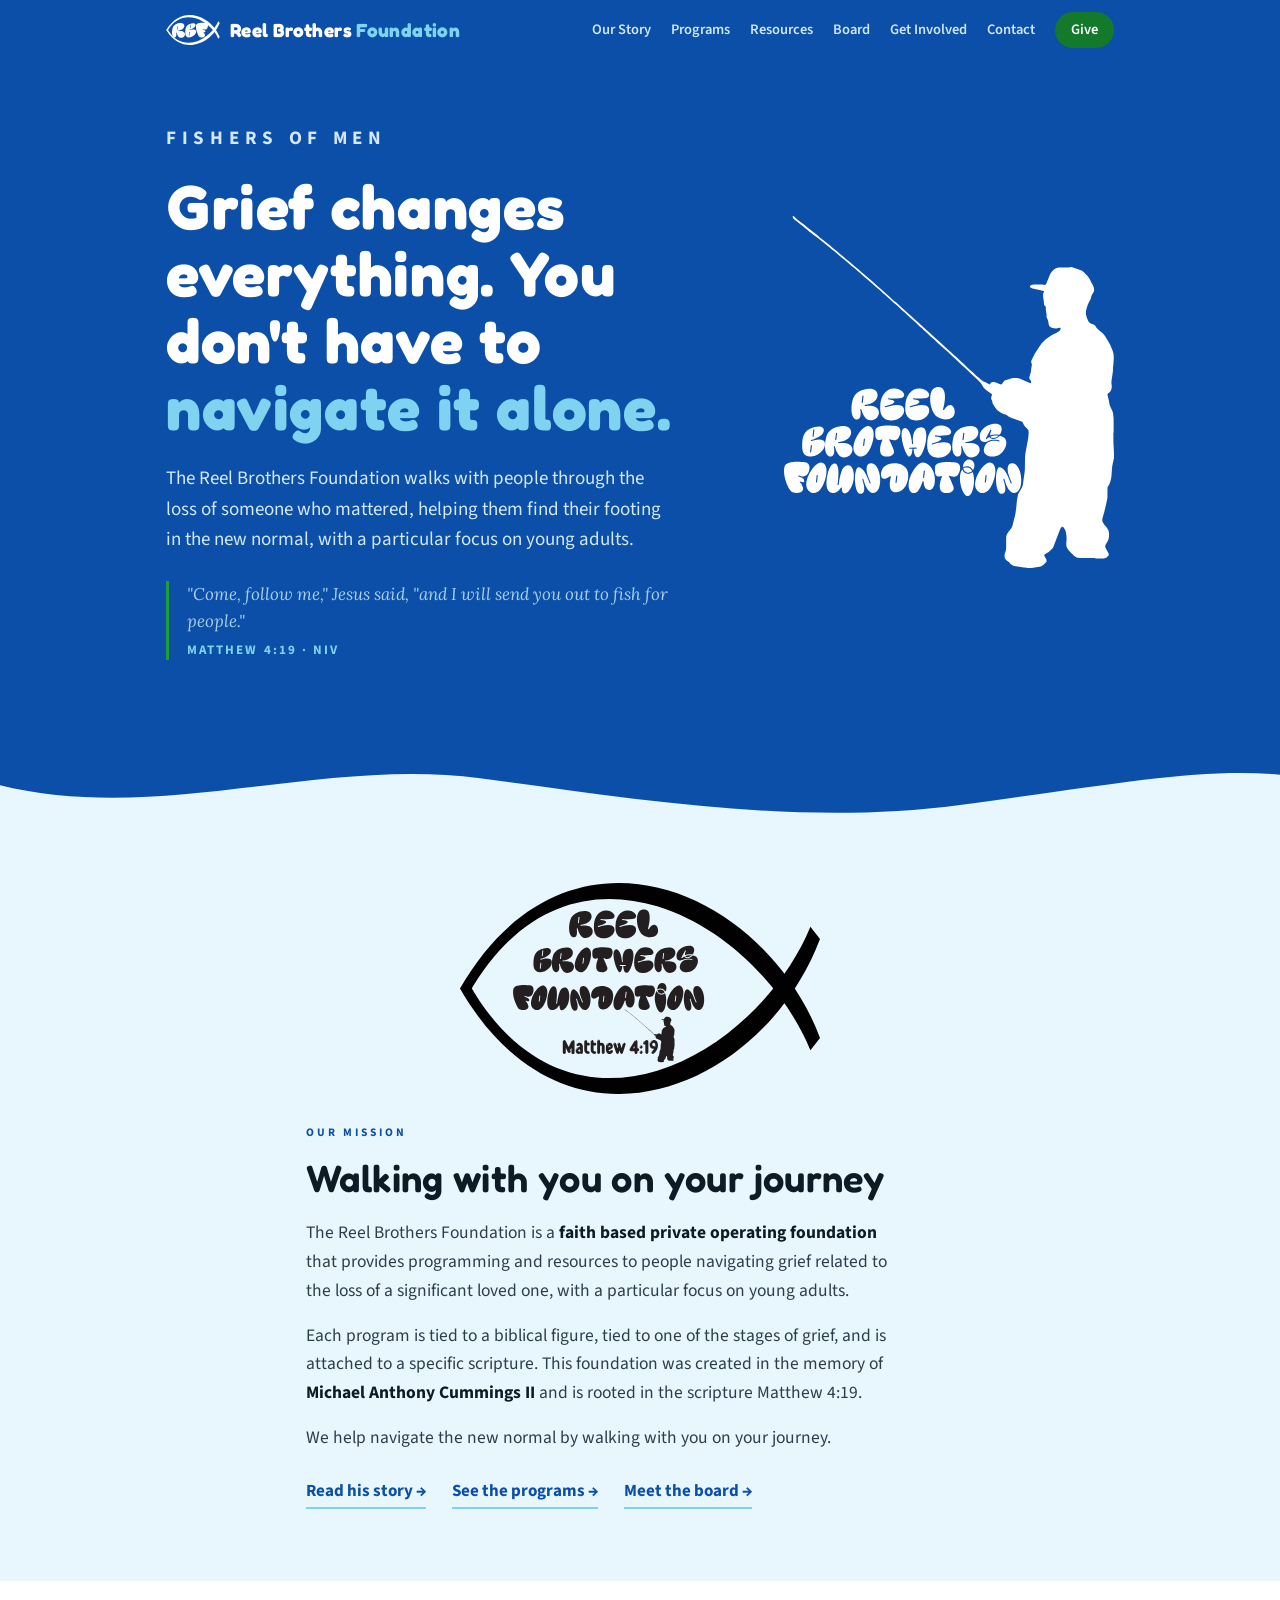
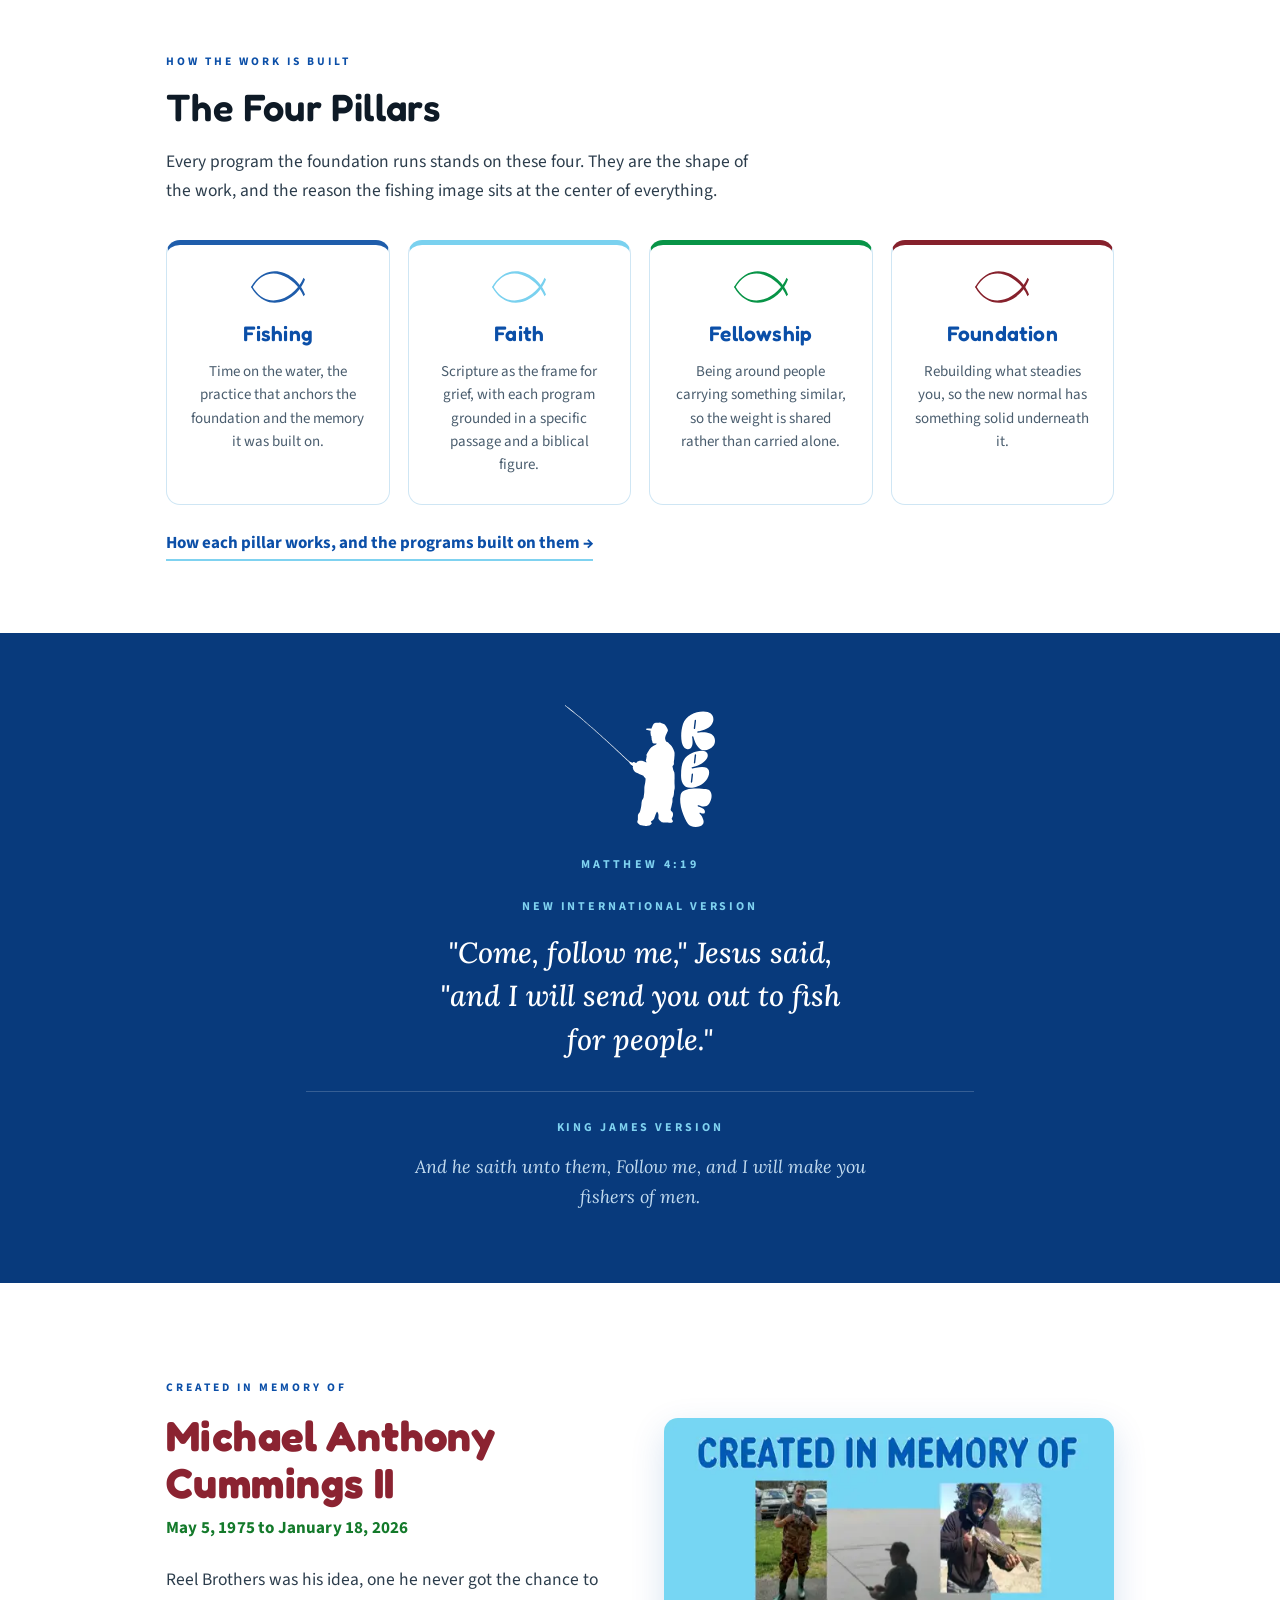
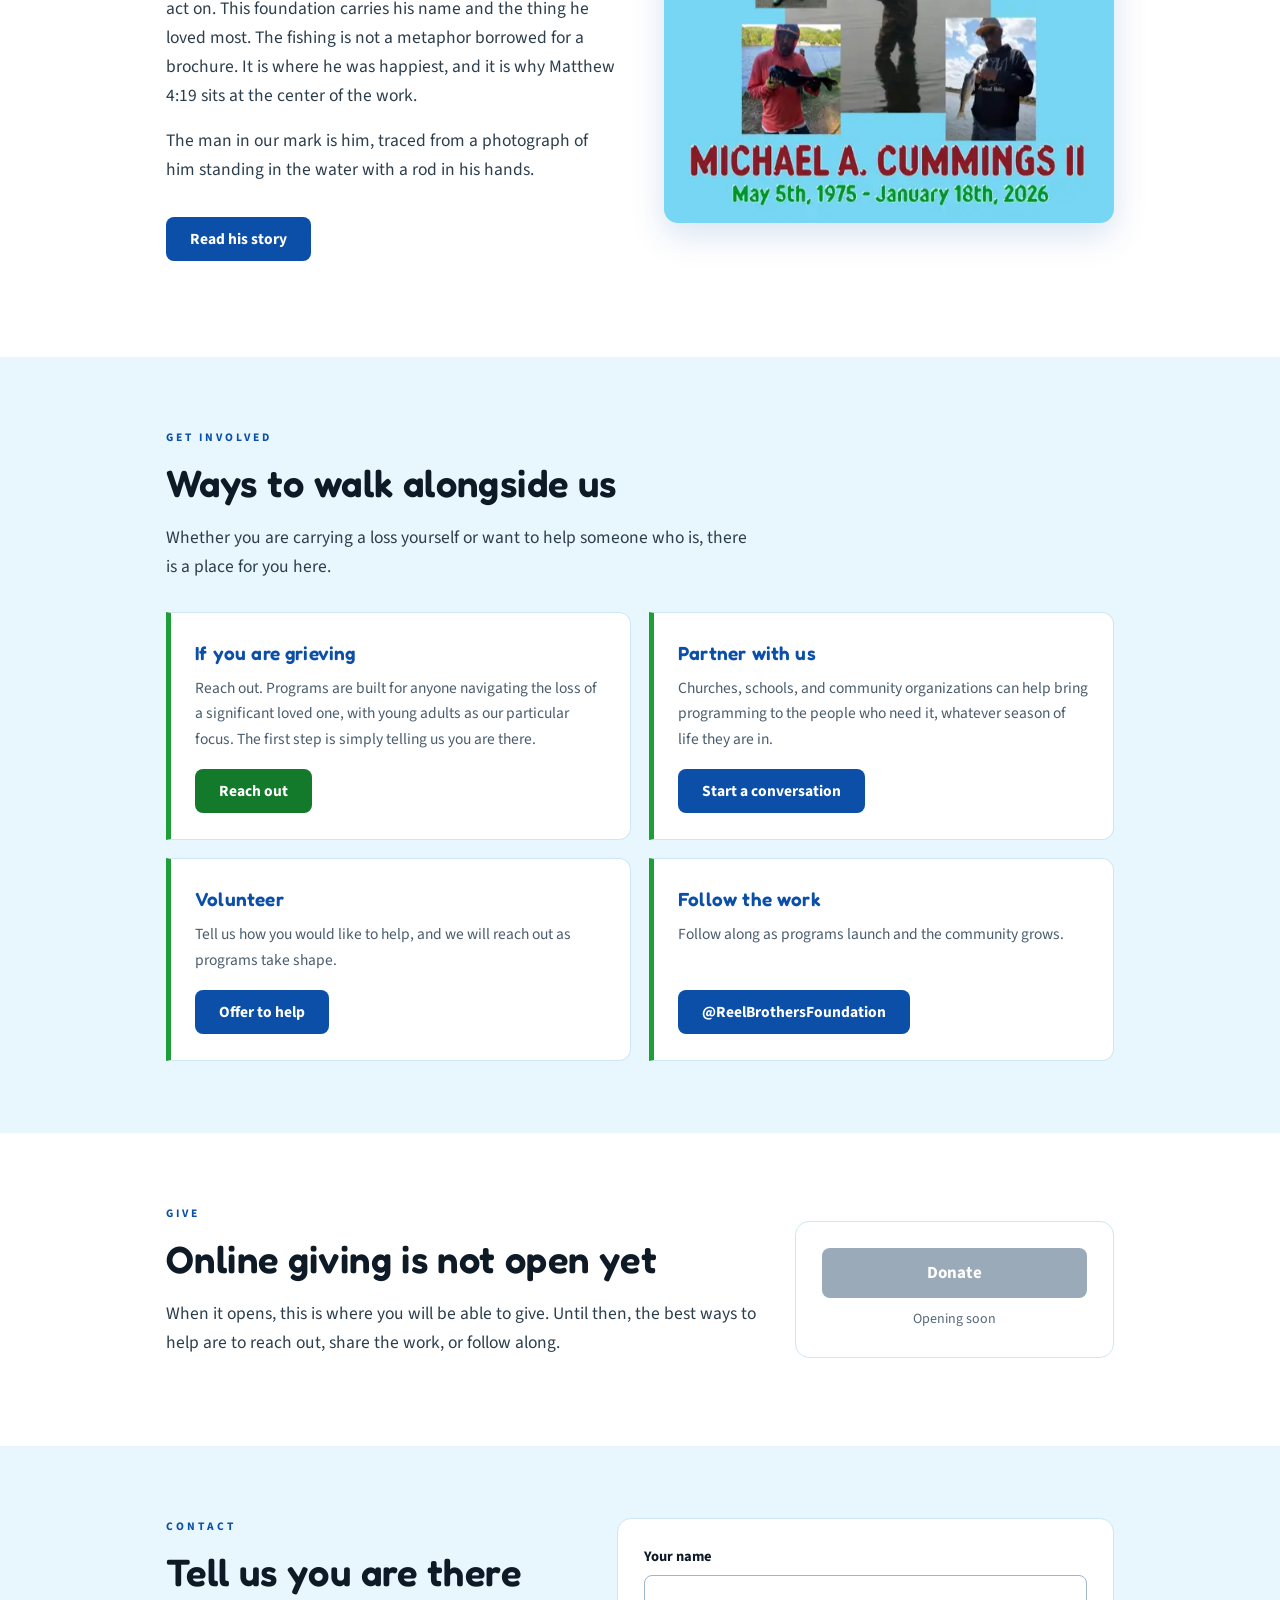
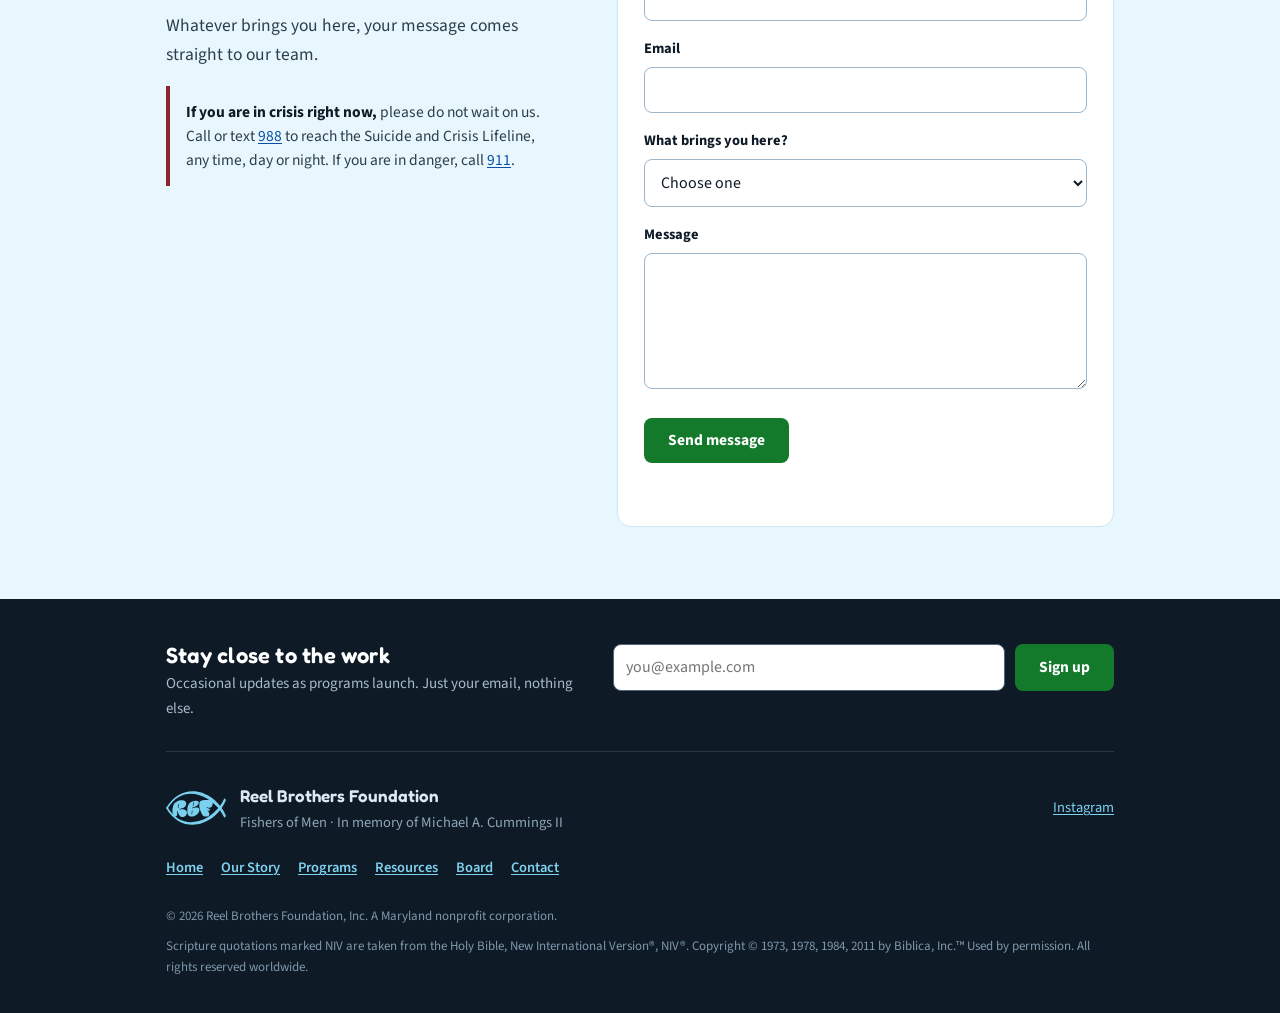
==== index.html @ 0324e90e "Reel Brothers Foundation website Home, Our Story, Programs, Resources and Board. Static site for Git" ====
<!doctype html>
<html lang="en">
<head>
<meta charset="utf-8">
<meta name="viewport" content="width=device-width, initial-scale=1">
<title>Reel Brothers Foundation: faith based support through grief</title>
<meta name="description" content="A faith based foundation walking with people through the loss of someone who mattered, with a particular focus on young adults. Rooted in Matthew 4:19.">
<link rel="canonical" href="https://reelbrothersfoundation.org/">
<meta name="theme-color" content="#0B4FA8">

<!-- Link previews (texts, social posts). Image is artboard 48 on white, 1200x630. -->
<meta property="og:type" content="website">
<meta property="og:site_name" content="Reel Brothers Foundation">
<meta property="og:title" content="Reel Brothers Foundation">
<meta property="og:description" content="Grief changes everything. You don't have to navigate it alone. A faith based foundation rooted in Matthew 4:19.">
<meta property="og:url" content="https://reelbrothersfoundation.org/">
<meta property="og:image" content="https://reelbrothersfoundation.org/img/og-image.png">
<meta property="og:image:type" content="image/png">
<meta property="og:image:width" content="1200">
<meta property="og:image:height" content="630">
<meta property="og:image:alt" content="The Reel Brothers Foundation mark: the words Reel Brothers Foundation inside a fish, with a fisherman and Matthew 4:19.">
<meta name="twitter:card" content="summary_large_image">
<meta name="twitter:title" content="Reel Brothers Foundation">
<meta name="twitter:description" content="Grief changes everything. You don't have to navigate it alone. A faith based foundation rooted in Matthew 4:19.">
<meta name="twitter:image" content="https://reelbrothersfoundation.org/img/og-image.png">
<meta name="twitter:image:alt" content="The Reel Brothers Foundation mark: the words Reel Brothers Foundation inside a fish, with a fisherman and Matthew 4:19.">

<link rel="icon" href="img/favicon.svg" type="image/svg+xml">
<link rel="icon" href="img/favicon-32.png" type="image/png" sizes="32x32">
<link rel="apple-touch-icon" href="img/apple-touch-icon.png">

<link rel="preload" href="img/rbf-silhouette-wordmark-white.svg" as="image" type="image/svg+xml">
<link rel="preconnect" href="https://fonts.googleapis.com">
<link rel="preconnect" href="https://fonts.gstatic.com" crossorigin>
<link rel="stylesheet" href="https://fonts.googleapis.com/css2?family=Fredoka:wght@600;700&family=Lora:ital,wght@1,400;1,500&family=Source+Sans+3:wght@400;600;700&display=swap">
<link rel="stylesheet" href="css/site.css?v=2026092506">
<script>document.documentElement.className += " js";</script>
<!-- Analytics ID and form endpoint live in js/config.js -->
<script src="js/config.js?v=2026092506" defer></script>
<script src="js/site.js?v=2026092506" defer></script>
<script type="application/ld+json">
{
  "@context": "https://schema.org",
  "@type": "NGO",
  "name": "Reel Brothers Foundation",
  "legalName": "Reel Brothers Foundation, Inc.",
  "alternateName": "RBF",
  "url": "https://reelbrothersfoundation.org/",
  "logo": "https://reelbrothersfoundation.org/img/apple-touch-icon.png",
  "image": "https://reelbrothersfoundation.org/img/og-image.png",
  "description": "A faith based private operating foundation that provides programming, resources and community support to people navigating grief after the loss of a significant loved one, with a particular focus on young adults. Created in memory of Michael Anthony Cummings II and rooted in Matthew 4:19.",
  "slogan": "Fishers of Men",
  "foundingDate": "2026-05-18",
  "founder": { "@type": "Person", "name": "Michael A. Cummings III" },
  "address": { "@type": "PostalAddress", "addressRegion": "MD", "addressCountry": "US" },
  "sameAs": ["https://www.instagram.com/reelbrothersfoundation/"]
}
</script>
</head>
<body>
<a class="skip" href="#main">Skip to content</a>
<svg width="0" height="0" style="position:absolute" aria-hidden="true" focusable="false">
  <!-- Plain fish from the Illustrator master, artboard 43 -->
  <symbol id="fish" viewBox="0 0 833.32 487.95"><path fill="currentColor" d="M811.12,101.11c-60.43,146.7-199.79,285.93-354.68,332.87-154.18,46.69-320.05,3.14-436.59-202.95L0,243.98c247.06,428.1,703.92,230.28,833.32-114.24l-22.19-28.62Z"/><path fill="currentColor" d="M811.12,386.84c-60.43-146.7-199.79-285.93-354.68-332.87C302.26,7.28,136.39,50.83,19.85,256.92L0,243.98C247.06-184.12,703.92,13.7,833.32,358.22l-22.19,28.62Z"/></symbol>
</svg>
<header class="site-head on-dark">
  <nav class="top" aria-label="Main">
    <div class="wrap">
      <a class="brand" href="index.html"><img src="img/rbf-fish-white.svg" alt="" width="54" height="30"><span>Reel Brothers <span class="accent">Foundation</span></span></a>
      <button class="menu-btn" type="button" aria-expanded="false" aria-controls="navlist"><span class="bars" aria-hidden="true"></span><span class="menu-label">Menu</span></button>
      <ul class="navl" id="navlist">
        <li><a href="story.html">Our Story</a></li>
        <li><a href="programs.html">Programs</a></li>
        <li><a href="resources.html">Resources</a></li>
        <li><a href="board.html">Board</a></li>
        <li><a href="#involved">Get Involved</a></li>
        <li><a href="#contact">Contact</a></li>
        <li><a class="give-link" href="#give">Give</a></li>
      </ul>
    </div>
  </nav>
</header>

<main id="main">

<div class="hero on-dark" id="top">
  <div class="wrap hero-inner">
    <div class="print-only print-head" aria-hidden="true"></div>
    <img class="hero-mark lockup" src="img/rbf-silhouette-wordmark-white.svg" width="855" height="910" fetchpriority="high" alt="Reel Brothers Foundation: the name beside a silhouette of Michael A. Cummings II fishing.">
    <div>
      <p class="eyebrow">Fishers of Men</p>
      <h1>Grief changes everything. You don't have to <em>navigate it alone.</em></h1>
      <p>The Reel Brothers Foundation walks with people through the loss of someone who mattered, helping them find their footing in the new normal, with a particular focus on young adults.</p>
      <p class="verse">"Come, follow me," Jesus said, "and I will send you out to fish for people."<span class="cite">Matthew 4:19 &middot; NIV</span></p>
    </div>
  </div>
  <svg class="wave" viewBox="0 0 1440 90" preserveAspectRatio="none" aria-hidden="true" focusable="false">
    <path d="M0,42 C180,86 360,10 540,34 C720,58 900,88 1080,64 C1260,40 1350,22 1440,30 L1440,90 L0,90 Z" fill="#E8F6FD"></path>
  </svg>
</div>

<section class="surf" id="mission" aria-labelledby="mission-h" style="padding-top:56px;">
  <div class="narrow">
    <img class="mission-mark" src="img/rbf-lockup-fish.svg" width="833" height="488" loading="lazy" decoding="async" alt="Reel Brothers Foundation, Matthew 4:19: the name inside a fish, with a small fisherman silhouette.">
    <p class="label">Our Mission</p>
    <h2 id="mission-h">Walking with you on your journey</h2>
    <p class="body">The Reel Brothers Foundation is a <b>faith based private operating foundation</b> that provides programming and resources to people navigating grief related to the loss of a significant loved one, with a particular focus on young adults.</p>
    <p class="body">Each program is tied to a biblical figure, tied to one of the stages of grief, and is attached to a specific scripture. This foundation was created in the memory of <b>Michael Anthony Cummings II</b> and is rooted in the scripture Matthew 4:19.</p>
    <p class="body" style="margin-bottom:0;">We help navigate the new normal by walking with you on your journey.</p>
    <p class="more"><a href="story.html">Read his story</a><a href="programs.html">See the programs</a><a href="board.html">Meet the board</a></p>
  </div>
</section>

<section id="pillars" aria-labelledby="pillars-h">
  <div class="wrap">
    <p class="label">How the work is built</p>
    <h2 id="pillars-h">The Four Pillars</h2>
    <p class="body">Every program the foundation runs stands on these four. They are the shape of the work, and the reason the fishing image sits at the center of everything.</p>
    <div class="pillars-short">
      <div class="pillar-s p-fishing">
        <svg class="fish" aria-hidden="true" focusable="false"><use href="#fish"></use></svg>
        <h3>Fishing</h3>
        <p>Time on the water, the practice that anchors the foundation and the memory it was built on.</p>
      </div>
      <div class="pillar-s p-faith">
        <svg class="fish" aria-hidden="true" focusable="false"><use href="#fish"></use></svg>
        <h3>Faith</h3>
        <p>Scripture as the frame for grief, with each program grounded in a specific passage and a biblical figure.</p>
      </div>
      <div class="pillar-s p-fellowship">
        <svg class="fish" aria-hidden="true" focusable="false"><use href="#fish"></use></svg>
        <h3>Fellowship</h3>
        <p>Being around people carrying something similar, so the weight is shared rather than carried alone.</p>
      </div>
      <div class="pillar-s p-foundation">
        <svg class="fish" aria-hidden="true" focusable="false"><use href="#fish"></use></svg>
        <h3>Foundation</h3>
        <p>Rebuilding what steadies you, so the new normal has something solid underneath it.</p>
      </div>
    </div>
    <p class="more"><a href="programs.html">How each pillar works, and the programs built on them</a></p>
  </div>
</section>

<div class="scripture on-dark" role="region" aria-label="Matthew 4:19">
  <div class="narrow">
    <img class="scripture-mark" src="img/rbf-silhouette-stacked-white.svg" width="315" height="256" loading="lazy" decoding="async" alt="The RBF mark: a silhouette of Michael A. Cummings II fishing, beside the letters R B F.">
    <p class="ref">Matthew 4:19</p>
    <p class="tr">New International Version</p>
    <blockquote>"Come, follow me," Jesus said, "and I will send you out to fish for people."</blockquote>
    <p class="tr kjvlabel">King James Version</p>
    <p class="kjv">And he saith unto them, Follow me, and I will make you fishers of men.</p>
  </div>
</div>

<section class="memorial" id="memory" aria-labelledby="memory-h">
  <div class="wrap">
    <div class="mem-grid">
      <div>
        <p class="label">Created in memory of</p>
        <h2 class="mem-name" id="memory-h">Michael Anthony Cummings II</h2>
        <p class="mem-dates">May 5, 1975 to January 18, 2026</p>
        <p class="body">Reel Brothers was his idea, one he never got the chance to act on. This foundation carries his name and the thing he loved most. The fishing is not a metaphor borrowed for a brochure. It is where he was happiest, and it is why Matthew 4:19 sits at the center of the work.</p>
        <p class="body">The man in our mark is him, traced from a photograph of him standing in the water with a rod in his hands.</p>
        <a class="btn alt" href="story.html">Read his story</a>
      </div>
      <figure class="mem-photo">
        <picture>
          <source type="image/webp" srcset="img/memorial-collage-560.webp 560w, img/memorial-collage-960.webp 960w" sizes="(min-width: 1000px) 450px, (min-width: 841px) 45vw, 100vw">
          <img src="img/memorial-collage-960.jpg" width="960" height="865" loading="lazy" decoding="async" alt="Collage titled Created in Memory of Michael A. Cummings II, May 5th, 1975 to January 18th, 2026. Five photos of him fishing: in waders by the water, holding up his catches, and standing in the water with a rod.">
        </picture>
      </figure>
    </div>
  </div>
</section>

<section class="surf" id="involved" aria-labelledby="involved-h">
  <div class="wrap">
    <p class="label">Get Involved</p>
    <h2 id="involved-h">Ways to walk alongside us</h2>
    <p class="body">Whether you are carrying a loss yourself or want to help someone who is, there is a place for you here.</p>
    <div class="ways">
      <div class="way">
        <h3>If you are grieving</h3>
        <p>Reach out. Programs are built for anyone navigating the loss of a significant loved one, with young adults as our particular focus. The first step is simply telling us you are there.</p>
        <a class="btn" href="#contact" data-topic="grieving">Reach out</a>
      </div>
      <div class="way">
        <h3>Partner with us</h3>
        <p>Churches, schools, and community organizations can help bring programming to the people who need it, whatever season of life they are in.</p>
        <a class="btn alt" href="#contact" data-topic="partner">Start a conversation</a>
      </div>
      <div class="way">
        <h3>Volunteer</h3>
        <p>Tell us how you would like to help, and we will reach out as programs take shape.</p>
        <a class="btn alt" href="#contact" data-topic="volunteer">Offer to help</a>
      </div>
      <div class="way">
        <h3>Follow the work</h3>
        <p>Follow along as programs launch and the community grows.</p>
        <a class="btn alt" href="https://www.instagram.com/reelbrothersfoundation/" target="_blank" rel="noopener">@ReelBrothersFoundation</a>
      </div>
    </div>
  </div>
</section>

<section id="give" aria-labelledby="give-h">
  <!-- TODO(donate): Payment processor NOT wired on purpose. Before turning this on:
       1. Counsel clears the charitable solicitation wording and any required state disclosures.
       2. Maryland charitable registration is confirmed for soliciting.
       3. No tax deductibility language until the IRS determination letter and counsel sign off.
       Then replace the disabled button with the processor's link or embed, and fill the giving statement placeholder. -->
  <div class="wrap give-grid">
    <div>
      <p class="label">Give</p>
      <h2 id="give-h">Online giving is not open yet</h2>
      <p class="body">When it opens, this is where you will be able to give. Until then, the best ways to help are to reach out, share the work, or follow along.</p>
    </div>
    <div class="give-card">
      <button class="btn" type="button" disabled aria-describedby="give-status">Donate</button>
      <p class="give-status" id="give-status">Opening soon</p>
    </div>
  </div>
</section>

<section class="surf" id="contact" aria-labelledby="contact-h">
  <div class="wrap contact-grid">
    <div>
      <p class="label">Contact</p>
      <h2 id="contact-h">Tell us you are there</h2>
      <p class="body">Whatever brings you here, your message comes straight to our team.</p>
      <p class="crisis"><b>If you are in crisis right now,</b> please do not wait on us. Call or text <a href="tel:988">988</a> to reach the Suicide and Crisis Lifeline, any time, day or night. If you are in danger, call <a href="tel:911">911</a>.</p>
      <p class="print-only">Reach the foundation online at reelbrothersfoundation.org</p>
    </div>
    <form class="form" id="contact-form" novalidate>
      <div class="field">
        <label for="cf-name">Your name</label>
        <input id="cf-name" name="name" type="text" autocomplete="name" required>
      </div>
      <div class="field">
        <label for="cf-email">Email</label>
        <input id="cf-email" name="email" type="email" autocomplete="email" required>
      </div>
      <div class="field">
        <label for="cf-topic">What brings you here?</label>
        <select id="cf-topic" name="topic" required>
          <option value="">Choose one</option>
          <option value="I am grieving">I am grieving</option>
          <option value="I want to partner">I want to partner</option>
          <option value="I want to volunteer">I want to volunteer</option>
          <option value="Press">Press</option>
          <option value="Other">Other</option>
        </select>
      </div>
      <div class="field">
        <label for="cf-message">Message</label>
        <textarea id="cf-message" name="message" rows="5" required></textarea>
      </div>
      <div class="hp" aria-hidden="true"><label>Leave this empty <input name="_gotcha" type="text" tabindex="-1" autocomplete="off"></label></div>
      <button class="btn" type="submit">Send message</button>
      <p class="form-status" role="status" aria-live="polite"></p>
    </form>
  </div>
</section>

</main>

<footer class="on-dark">
  <div class="wrap">
    <form class="news" id="news-form" novalidate>
      <div>
        <h2>Stay close to the work</h2>
        <p>Occasional updates as programs launch. Just your email, nothing else.</p>
      </div>
      <div>
        <label class="visually-hidden" for="nl-email">Email address</label>
        <div class="news-row">
          <input id="nl-email" name="email" type="email" autocomplete="email" placeholder="you@example.com" required>
          <button class="btn" type="submit">Sign up</button>
        </div>
        <input type="hidden" name="form" value="newsletter">
        <div class="hp" aria-hidden="true"><input name="_gotcha" type="text" tabindex="-1" autocomplete="off"></div>
        <p class="form-status" role="status" aria-live="polite"></p>
      </div>
    </form>

    <div class="foot-main">
      <div class="foot-brand">
        <img src="img/rbf-fish-lightblue.svg" alt="" width="60" height="34" loading="lazy" decoding="async">
        <div><b>Reel Brothers Foundation</b>Fishers of Men &middot; In memory of Michael A. Cummings II</div>
      </div>
      <ul class="social" aria-label="Social media">
        <li><a href="https://www.instagram.com/reelbrothersfoundation/" target="_blank" rel="noopener">Instagram</a></li>
      </ul>
    </div>
    <ul class="foot-links" aria-label="Pages">
      <li><a href="index.html">Home</a></li>
      <li><a href="story.html">Our Story</a></li>
      <li><a href="programs.html">Programs</a></li>
      <li><a href="resources.html">Resources</a></li>
      <li><a href="board.html">Board</a></li>
      <li><a href="#contact">Contact</a></li>
    </ul>
    <div class="foot-legal">
      <p>&copy; <span data-year>2026</span> Reel Brothers Foundation, Inc. A Maryland nonprofit corporation.</p>
      <p>Scripture quotations marked NIV are taken from the Holy Bible, New International Version&reg;, NIV&reg;. Copyright &copy; 1973, 1978, 1984, 2011 by Biblica, Inc.&trade; Used by permission. All rights reserved worldwide.</p>
    </div>
  </div>
</footer>
</body>
</html>
---- css/site.css ----
/* Reel Brothers Foundation: shared styles for every page. */

/* Metric matched fallbacks: text keeps its size and line breaks while the web fonts load. */
@font-face{font-family:"Source Sans 3 Fallback";src:local("Arial"),local("ArialMT");font-weight:400;size-adjust:93.09%;ascent-override:109.57%;descent-override:42.97%;line-gap-override:0%;}
@font-face{font-family:"Source Sans 3 Fallback";src:local("Arial Bold"),local("Arial-BoldMT");font-weight:600 700;size-adjust:89.46%;ascent-override:114.02%;descent-override:44.71%;line-gap-override:0%;}
@font-face{font-family:"Fredoka Fallback";src:local("Arial Bold"),local("Arial-BoldMT");font-weight:600 700;size-adjust:93.78%;ascent-override:103.43%;descent-override:25.59%;line-gap-override:0%;}
@font-face{font-family:"Lora Fallback";src:local("Georgia Italic"),local("Georgia-Italic");font-style:italic;font-weight:400 500;size-adjust:99.63%;ascent-override:101.37%;descent-override:27.1%;line-gap-override:0%;}

:root{
  --deep:#0B4FA8;
  --deep-dk:#083A7C;
  --sky:#7FD2F0;
  --surf:#E8F6FD;
  --green:#1E9E36;       /* decorative: rules, borders, accents */
  --green-ink:#147A2B;   /* text and buttons, AA contrast on white */
  --maroon:#8B2331;
  --ink:#0E1A26;
  --slate:#54697C;
  --line:#CFE6F4;
  --paper:#FFFFFF;
  --text:#2C3D4C;
  --muted:#4A5D6E;
  --focus:#0B4FA8;
  --sans:"Source Sans 3","Source Sans 3 Fallback","Helvetica Neue",Helvetica,Arial,sans-serif;
  --display:"Fredoka","Fredoka Fallback","Source Sans 3",Arial,sans-serif;
  --serif:"Lora","Lora Fallback",Georgia,serif;
}
*{box-sizing:border-box;margin:0;padding:0;}
html{scroll-behavior:smooth;-webkit-text-size-adjust:100%;}
body{background:var(--paper);color:var(--ink);font-family:var(--sans);font-size:17px;line-height:1.65;-webkit-font-smoothing:antialiased;}
img,svg{display:block;max-width:100%;height:auto;}
.wrap{max-width:1000px;margin:0 auto;padding:0 26px;}
.narrow{max-width:720px;margin:0 auto;padding:0 26px;}
@media(max-width:480px){.wrap,.narrow{padding:0 20px;}}
h1,h2,h3,h4{font-family:var(--display);font-weight:600;text-wrap:balance;letter-spacing:.01em;}
a{color:var(--deep);text-underline-offset:.15em;}
a:hover{color:var(--deep-dk);}
:focus-visible{outline:3px solid var(--focus);outline-offset:3px;border-radius:3px;}
.on-dark{--focus:#FFFFFF;}
.skip{position:absolute;left:12px;top:-80px;z-index:50;background:#fff;color:var(--deep);font-weight:700;padding:10px 18px;border-radius:8px;text-decoration:none;}
.skip:focus{top:12px;}
.visually-hidden{position:absolute!important;width:1px;height:1px;overflow:hidden;clip:rect(0 0 0 0);white-space:nowrap;}
[id]{scroll-margin-top:16px;}

/* ---------- nav ---------- */
.site-head{background:var(--deep);}
nav.top{padding:12px 0;}
nav.top .wrap{display:flex;align-items:center;justify-content:space-between;gap:10px 18px;flex-wrap:wrap;}
.brand{display:flex;align-items:center;gap:10px;font-family:var(--display);font-weight:700;font-size:19px;color:#fff;letter-spacing:.02em;text-decoration:none;line-height:1.15;}
.brand:hover{color:#fff;}
.brand img{width:54px;height:30px;flex:none;}
.brand .accent{color:var(--sky);}
.navl{display:flex;align-items:center;flex-wrap:wrap;gap:6px 20px;list-style:none;font-size:14.5px;font-weight:600;}
.navl a{color:#CFE6F4;text-decoration:none;display:inline-block;padding:4px 0;}
.navl a:hover,.navl a[aria-current="page"]{color:#fff;}
.navl a[aria-current="page"]{box-shadow:inset 0 -2px 0 var(--sky);}
.navl a.give-link{background:var(--green-ink);color:#fff;padding:6px 16px;border-radius:999px;box-shadow:none;}
.navl a.give-link:hover{background:#0F6322;}
.menu-btn{display:none;align-items:center;gap:8px;background:transparent;color:#fff;border:1.5px solid rgba(255,255,255,.6);border-radius:999px;padding:7px 15px;font:600 14.5px/1 var(--sans);cursor:pointer;}
.menu-btn:hover{border-color:#fff;}
.menu-btn .bars{width:16px;height:2px;background:currentColor;position:relative;}
.menu-btn .bars::before,.menu-btn .bars::after{content:"";position:absolute;left:0;width:16px;height:2px;background:currentColor;}
.menu-btn .bars::before{top:-5px;}
.menu-btn .bars::after{top:5px;}
@media(max-width:900px){
  .js .menu-btn{display:inline-flex;}
  .js .navl{display:none;width:100%;flex-direction:column;align-items:flex-start;gap:2px;padding:8px 0 6px;border-top:1px solid rgba(255,255,255,.18);margin-top:4px;}
  .js .navl.open{display:flex;}
  .js .navl a{padding:9px 0;font-size:16px;}
  .js .navl a[aria-current="page"]{box-shadow:none;text-decoration:underline;text-decoration-color:var(--sky);text-decoration-thickness:2px;text-underline-offset:6px;}
  .js .navl a.give-link{margin-top:8px;padding:9px 20px;text-decoration:none;}
}
@media(max-width:420px){
  .brand{font-size:17px;gap:8px;}
  .brand img{width:46px;height:26px;}
  .js .menu-btn{padding:10px 11px;}
  .menu-btn .menu-label{position:absolute;width:1px;height:1px;overflow:hidden;clip:rect(0 0 0 0);white-space:nowrap;}
}

/* ---------- heroes ---------- */
.hero,.page-hero{background:var(--deep);color:#fff;position:relative;overflow:hidden;}
.hero{padding:64px 0 0;}
.page-hero{padding:56px 0 0;}
.hero-inner{display:grid;grid-template-columns:minmax(0,1fr);gap:26px;align-items:center;padding-bottom:88px;}
.page-hero .hero-inner{padding-bottom:72px;}
.hero-mark{width:min(300px,56vw);height:auto;}
.hero-mark.lockup{width:min(330px,72vw);}
.page-hero .hero-mark{width:min(240px,48vw);}
@media(min-width:900px){
  .hero-inner{grid-template-columns:minmax(0,1.3fr) minmax(0,.7fr);gap:44px;}
  .hero-inner.solo{grid-template-columns:minmax(0,1fr);}
  .hero-mark{order:2;width:100%;max-width:300px;justify-self:end;}
  .page-hero .hero-mark{max-width:250px;}
  .hero-mark.lockup,.page-hero .hero-mark.lockup{max-width:330px;}
}
.eyebrow{font-size:12px;letter-spacing:.3em;text-transform:uppercase;color:var(--sky);font-weight:700;margin-bottom:20px;}
.hero h1{font-size:clamp(34px,6vw,62px);line-height:1.08;font-weight:700;color:#fff;margin-bottom:22px;}
.page-hero h1{font-size:clamp(32px,5vw,52px);line-height:1.1;font-weight:700;color:#fff;margin-bottom:16px;}
.hero h1 em,.page-hero h1 em{font-style:normal;color:var(--sky);}
.hero p,.page-hero p{font-size:19px;line-height:1.6;color:#D5E8F7;max-width:56ch;}
.page-hero .dates{font-family:var(--display);font-weight:600;font-size:21px;color:var(--sky);margin-bottom:14px;}
.hero .verse{font-family:var(--serif);font-style:italic;font-size:17px;color:#A9CFEA;margin-top:26px;padding-left:18px;border-left:3px solid var(--green);max-width:52ch;}
.hero .verse .cite{display:block;margin-top:4px;font-family:var(--sans);font-style:normal;font-size:13px;letter-spacing:.16em;text-transform:uppercase;color:var(--sky);font-weight:700;}
.wave{display:block;width:100%;height:auto;margin-bottom:-1px;}

/* ---------- sections ---------- */
section{padding:72px 0;}
.surf{background:var(--surf);}
.label{font-size:11.5px;letter-spacing:.26em;text-transform:uppercase;color:var(--deep);font-weight:700;margin-bottom:14px;}
h2{font-size:clamp(27px,4vw,38px);line-height:1.15;margin-bottom:18px;color:var(--ink);}
p.body{font-size:17.5px;color:var(--text);margin-bottom:16px;max-width:66ch;}
p.body b{color:var(--ink);font-weight:700;}
.lede{font-size:18.5px!important;}
.note{font-size:14.5px;color:var(--slate);margin-top:18px;font-style:italic;}
h3.sub{display:flex;align-items:center;flex-wrap:wrap;gap:10px 12px;font-size:25px;color:var(--ink);margin:52px 0 12px;}
.tag{display:inline-block;font-family:var(--sans);font-size:11px;letter-spacing:.18em;text-transform:uppercase;font-weight:700;padding:4px 10px;border-radius:999px;line-height:1.3;}
.tag.now{background:var(--green-ink);color:#fff;}
.tag.planned{background:#fff;color:var(--deep);border:1.5px solid var(--deep);}
.more{display:flex;flex-wrap:wrap;gap:12px 26px;margin-top:24px;}
.more a{font-weight:700;color:var(--deep);text-decoration:none;border-bottom:2px solid var(--sky);padding-bottom:2px;}
.more a:hover{border-bottom-color:var(--deep);}
.more a::after{content:"\00a0\2192";}
.on-dark .more a{color:#fff;}

/* Placeholders and drafts: deliberately off-palette so nothing unfinished can pass for final. */
.ph{outline:2px dashed #B7791F;outline-offset:2px;background:#FFF7E6;color:#5C4000;}
.ph-block{padding:16px 20px;border-radius:12px;margin:22px 0;font-size:15.5px;line-height:1.55;max-width:66ch;}
.ph-block::before{content:"To be supplied";display:block;font-size:11px;letter-spacing:.2em;text-transform:uppercase;font-weight:700;color:#7A5200;margin-bottom:4px;}
.draft{outline:2px dashed #B7791F;outline-offset:14px;border-radius:6px;}
.draft-tag{display:inline-block;background:#FFF7E6;color:#7A5200;font-size:11px;letter-spacing:.18em;text-transform:uppercase;font-weight:700;padding:4px 9px;border-radius:6px;margin-bottom:14px;}

/* mission */
.mission-mark{width:min(360px,76vw);height:auto;margin:0 auto 30px;}

/* ---------- pillars ---------- */
.pillars-short{display:grid;grid-template-columns:repeat(4,minmax(0,1fr));gap:18px;margin-top:34px;}
@media(max-width:860px){.pillars-short{grid-template-columns:repeat(2,minmax(0,1fr));}}
@media(max-width:520px){.pillars-short{grid-template-columns:1fr;}}
.p-fishing{--pc:#1F5DAB;}
.p-faith{--pc:#7AD1EF;}
.p-fellowship{--pc:#089447;}
.p-foundation{--pc:#86212C;}
.pillar-s{background:#fff;border:1.5px solid var(--line);border-top:5px solid var(--pc,var(--line));border-radius:14px;padding:26px 22px 28px;text-align:center;}
.pillar-s .fish{width:54px;height:32px;margin:0 auto 14px;color:var(--pc,var(--deep));}
.pillar-s h3{font-size:21px;color:var(--deep);margin-bottom:9px;}
.pillar-s p{font-size:15px;color:var(--muted);line-height:1.55;}
.pillars{display:grid;grid-template-columns:repeat(2,minmax(0,1fr));gap:20px;margin-top:34px;}
@media(max-width:760px){.pillars{grid-template-columns:1fr;}}
.pillar{background:#fff;border:1.5px solid var(--line);border-top:5px solid var(--pc,var(--line));border-radius:14px;padding:26px 26px 28px;}
.pillar-head{display:flex;align-items:center;gap:14px;margin-bottom:12px;}
.pillar .fish{width:54px;height:32px;color:var(--pc,var(--deep));flex:none;}
.pillar h3{font-size:24px;color:var(--deep);line-height:1.2;}
.pillar dl{display:grid;gap:14px;}
.pillar dt{font-size:11.5px;letter-spacing:.2em;text-transform:uppercase;font-weight:700;color:var(--deep);margin-bottom:2px;}
.pillar dd{font-size:15.5px;line-height:1.6;color:var(--muted);}
.pillar dd.means{font-family:var(--serif);font-style:italic;font-size:17px;line-height:1.55;color:var(--text);}
.pillar dd b{color:var(--ink);}

/* ---------- programs ---------- */
.status-grid{display:grid;grid-template-columns:repeat(2,minmax(0,1fr));gap:20px;margin-top:30px;}
@media(max-width:760px){.status-grid{grid-template-columns:1fr;}}
.status{background:#fff;border:1.5px solid var(--line);border-radius:14px;padding:24px 24px 26px;}
.status.now{border-top:5px solid var(--green);}
.status.planned{border-top:5px solid var(--deep);}
.status .tag{margin-bottom:14px;}
.checks{list-style:none;display:grid;gap:12px;}
.checks li{font-size:15.5px;line-height:1.6;color:var(--muted);padding-left:22px;position:relative;}
.checks li::before{content:"";position:absolute;left:2px;top:.62em;width:8px;height:8px;border-radius:50%;background:var(--sky);}
.status.now .checks li::before{background:var(--green);}
.checks b{color:var(--ink);}
.legend{display:flex;flex-wrap:wrap;gap:8px 14px;font-size:13.5px;color:var(--muted);margin:4px 0 18px;}
.chip{display:inline-block;font-size:12.5px;font-weight:700;padding:2px 9px;border-radius:999px;line-height:1.5;}
.chip.fig{background:#F6E3E6;color:var(--maroon);}
.chip.ref{background:#E1ECF9;color:var(--deep-dk);}
.chip.stage{background:#E2F3E6;color:var(--green-ink);}
.wheel-fig{max-width:520px;margin:18px auto 30px;}
.wheel-svg{width:100%;height:auto;overflow:visible;}
.wheel-svg text{text-anchor:middle;font-family:var(--sans);}
.w-rim{fill:none;stroke:#DCEFFA;stroke-width:16;}
.w-spoke{stroke:#B9DDF0;stroke-width:3;}
.w-node circle{fill:#fff;stroke:var(--deep);stroke-width:2.5;}
.w-hub circle{fill:var(--deep);}
.w-num{font-family:var(--display)!important;font-weight:700;font-size:10.5px;fill:var(--slate);letter-spacing:.06em;}
.w-name{font-family:var(--display)!important;font-weight:600;font-size:12.5px;fill:var(--ink);}
.w-stage{font-size:9.5px;font-weight:700;fill:var(--green-ink);}
.w-hub .w-num{fill:var(--sky);}
.w-hub .w-name{fill:#fff;font-size:13px;}
.w-hub .w-stage{fill:#CFE6F4;}
.wheel-fig figcaption{text-align:center;font-size:15px;color:var(--muted);max-width:46ch;margin:14px auto 0;}
.wheel{display:grid;grid-template-columns:repeat(3,minmax(0,1fr));gap:16px;}
@media(max-width:900px){.wheel{grid-template-columns:repeat(2,minmax(0,1fr));}}
@media(max-width:560px){.wheel{grid-template-columns:1fr;}}
.spoke{background:#fff;border:1.5px solid var(--line);border-radius:14px;padding:20px 20px 22px;}
.spoke.center{grid-column:1/-1;border:2px solid var(--deep);}
.spoke .num{font-family:var(--display);font-weight:700;font-size:15px;color:var(--slate);letter-spacing:.08em;margin-bottom:2px;}
.spoke.center .num{color:var(--deep);}
.spoke h4{font-size:19.5px;color:var(--ink);line-height:1.25;margin-bottom:8px;}
.spoke .chips{display:flex;flex-wrap:wrap;gap:6px;margin-bottom:10px;}
.spoke p.desc{font-size:15px;line-height:1.55;color:var(--muted);}
.inits{list-style:none;display:grid;grid-template-columns:repeat(2,minmax(0,1fr));gap:16px;margin-top:6px;}
@media(max-width:760px){.inits{grid-template-columns:1fr;}}
.inits li{background:#fff;border:1.5px solid var(--line);border-left:5px solid var(--sky);border-radius:0 12px 12px 0;padding:18px 20px 20px;}
.inits h4{font-size:19px;color:var(--deep);margin-bottom:2px;}
.inits .under{font-size:12.5px;letter-spacing:.12em;text-transform:uppercase;font-weight:700;color:var(--slate);margin-bottom:8px;}
.inits p{font-size:15.5px;line-height:1.6;color:var(--muted);}

/* ---------- scripture band ---------- */
.scripture{background:var(--deep-dk);color:#fff;padding:72px 0;text-align:center;}
.scripture-mark{width:150px;height:auto;margin:0 auto 28px;}
.scripture .ref{font-size:12px;letter-spacing:.28em;text-transform:uppercase;color:var(--sky);font-weight:700;margin-bottom:22px;}
.scripture blockquote{font-family:var(--serif);font-style:italic;font-weight:500;font-size:clamp(21px,3.2vw,29px);line-height:1.5;color:#fff;max-width:24ch;margin:0 auto 18px;}
.scripture .tr{font-size:12px;letter-spacing:.24em;text-transform:uppercase;color:var(--sky);font-weight:700;margin-bottom:14px;}
.scripture .kjvlabel{margin-top:30px;padding-top:26px;border-top:1px solid rgba(255,255,255,.18);}
.scripture .kjv{font-family:var(--serif);font-style:italic;font-size:18px;color:#C3DCF0;max-width:46ch;margin:0 auto;}

/* ---------- memorial and story ---------- */
.memorial{background:#fff;padding:96px 0;}
.mem-grid{display:grid;grid-template-columns:minmax(0,1fr) minmax(0,1fr);gap:48px;align-items:center;}
@media(max-width:840px){.mem-grid{grid-template-columns:1fr;gap:32px;}}
.mem-name{font-size:clamp(30px,4.4vw,42px);font-weight:700;color:var(--maroon);line-height:1.12;margin-bottom:8px;}
.mem-dates{font-size:17px;color:var(--green-ink);font-weight:700;margin-bottom:24px;letter-spacing:.01em;}
.mem-photo img{width:100%;height:auto;border-radius:14px;box-shadow:0 12px 34px rgba(11,79,168,.16);}
.founder{max-width:68ch;}
.founder p{font-size:18px;line-height:1.7;color:var(--text);margin-bottom:16px;}
.founder .sig{font-family:var(--display);font-weight:600;font-size:17px;color:var(--maroon);margin-top:6px;}
.founder .sig span{display:block;font-family:var(--sans);font-weight:600;font-size:14px;color:var(--slate);}
.first-note{margin:40px 0 0;padding:28px 30px;background:var(--surf);border-left:5px solid var(--deep);border-radius:0 14px 14px 0;max-width:68ch;}
.first-note blockquote{font-family:var(--serif);font-style:italic;font-size:clamp(19px,2.6vw,23px);line-height:1.55;color:var(--deep-dk);}
.first-note figcaption{margin-top:12px;font-size:14px;color:var(--slate);}
.t-legend{display:flex;flex-wrap:wrap;gap:8px 18px;font-size:13.5px;color:var(--muted);margin:0 0 22px;}
.t-legend span{display:inline-flex;align-items:center;gap:8px;}
.t-legend span::before{content:"";width:12px;height:12px;border-radius:50%;border:3px solid var(--deep);background:#fff;}
.t-legend .fam::before{border-color:var(--maroon);}
.timeline{list-style:none;border-left:3px solid var(--line);padding-left:24px;display:grid;gap:20px;max-width:66ch;}
.timeline li{position:relative;font-size:16px;line-height:1.55;color:var(--muted);}
.timeline li::before{content:"";position:absolute;left:-33px;top:.3em;width:14px;height:14px;border-radius:50%;background:#fff;border:3px solid var(--deep);}
.timeline li.fam::before{border-color:var(--maroon);}
.timeline li.next::before{border-style:dashed;}
.timeline li.ph{padding:12px 14px;border-radius:10px;}
.timeline time,.timeline .when{display:block;font-family:var(--display);font-weight:600;font-size:17px;color:var(--deep);}
.timeline li.fam time,.timeline li.fam .when{color:var(--maroon);}

/* ---------- people ---------- */
.people{display:grid;grid-template-columns:repeat(3,minmax(0,1fr));gap:18px;margin-top:30px;}
@media(max-width:900px){.people{grid-template-columns:repeat(2,minmax(0,1fr));}}
@media(max-width:520px){.people{grid-template-columns:1fr;}}
.person{background:#fff;border:1.5px solid var(--line);border-radius:14px;padding:20px 20px 22px;}
.photo{aspect-ratio:1/1;border-radius:12px;display:grid;place-items:center;text-align:center;margin-bottom:16px;font-size:13px;font-weight:700;letter-spacing:.14em;text-transform:uppercase;}
.photo.initials{background:var(--deep);color:#fff;font-family:var(--display);font-size:48px;letter-spacing:.04em;text-transform:none;}
img.photo{width:100%;height:auto;object-fit:cover;}
.person .li{margin-top:10px;font-size:14.5px;font-weight:700;}
.person .bio{font-size:14.5px;line-height:1.55;color:var(--muted);padding:0;}
.person h3{font-size:19px;line-height:1.25;color:var(--ink);}
.person .role{font-size:14.5px;color:var(--green-ink);font-weight:700;margin:4px 0 12px;}

.person.open{background:transparent;border-style:dashed;border-color:#9DB6C9;}
.person.open .photo{background:var(--surf);color:var(--slate);}
.person.open h3{color:var(--slate);}
.person.open p{font-size:14.5px;color:var(--muted);}
@media(max-width:520px){
  .person{display:grid;grid-template-columns:88px minmax(0,1fr);column-gap:16px;align-items:start;}
  .person .photo{grid-row:1/span 4;margin-bottom:0;font-size:10px;letter-spacing:.08em;padding:6px;}
  .person .photo.initials{font-size:28px;padding:0;}
  .person .bio{margin-top:2px;}
}
.gov-grid{display:grid;grid-template-columns:minmax(0,1fr) minmax(0,1fr);gap:44px;align-items:start;margin-top:8px;}
@media(max-width:840px){.gov-grid{grid-template-columns:1fr;gap:10px;}}

/* ---------- impact ---------- */
.year-grid{display:grid;grid-template-columns:repeat(2,minmax(0,1fr));gap:20px;margin-top:28px;}
@media(max-width:760px){.year-grid{grid-template-columns:1fr;}}
.year-col{background:#fff;border:1.5px solid var(--line);border-radius:14px;padding:24px 24px 26px;}
.year-col h3{display:flex;align-items:center;gap:10px;font-size:21px;color:var(--ink);margin-bottom:14px;}
.ticks{list-style:none;display:grid;gap:12px;}
.ticks li{font-size:15.5px;line-height:1.55;color:var(--muted);padding-left:30px;position:relative;}
.ticks li::before{position:absolute;left:0;top:.05em;width:20px;height:20px;border-radius:50%;display:grid;place-items:center;font-size:12px;font-weight:700;line-height:1;}
.ticks.done li::before{content:"\2713";background:var(--green-ink);color:#fff;}
.ticks.goals li::before{content:"";border:2px solid var(--deep);background:#fff;width:16px;height:16px;top:.2em;left:2px;}
.ticks .when{display:block;font-weight:700;color:var(--ink);font-size:14px;letter-spacing:.02em;}

/* ---------- get involved, give, buttons ---------- */
.ways{display:grid;grid-template-columns:repeat(2,minmax(0,1fr));gap:18px;margin-top:30px;}
@media(max-width:760px){.ways{grid-template-columns:1fr;}}
.way{background:#fff;border:1.5px solid var(--line);border-left:5px solid var(--green);border-radius:0 12px 12px 0;padding:24px 24px 26px;display:flex;flex-direction:column;align-items:flex-start;}
.way h3{font-size:19px;color:var(--deep);margin-bottom:8px;}
.way p{font-size:15.5px;color:var(--muted);margin-bottom:auto;}
.btn{display:inline-block;margin-top:16px;background:var(--green-ink);color:#fff;text-decoration:none;font:700 15.5px/1.2 var(--sans);padding:13px 24px;border-radius:8px;border:0;cursor:pointer;}
.btn:hover{background:#0F6322;color:#fff;}
.btn.alt{background:var(--deep);}
.btn.alt:hover{background:var(--deep-dk);}
.btn.light{background:#fff;color:var(--deep);}
.btn.light:hover{background:var(--surf);color:var(--deep-dk);}
.btn.ghost{background:transparent;color:#fff;box-shadow:inset 0 0 0 2px rgba(255,255,255,.75);}
.btn.ghost:hover{background:rgba(255,255,255,.12);color:#fff;}
.btn[disabled]{background:#9AAAB8;color:#fff;cursor:not-allowed;}
.give-grid{display:grid;grid-template-columns:minmax(0,1.3fr) minmax(0,.7fr);gap:36px;align-items:center;}
@media(max-width:760px){.give-grid{grid-template-columns:1fr;gap:18px;}}
.give-card{background:#fff;border:1.5px solid var(--line);border-radius:14px;padding:26px;text-align:center;}
.give-card .btn{margin-top:0;width:100%;font-size:17px;padding:15px 24px;}
.give-status{font-size:14px;color:var(--slate);margin-top:10px;}
.cta-band{background:var(--deep);color:#fff;text-align:center;}
.cta-band h2{color:#fff;}
.cta-band p{color:#D5E8F7;font-size:18px;max-width:56ch;margin:0 auto;}
.cta-actions{display:flex;flex-wrap:wrap;justify-content:center;gap:0 10px;margin-top:8px;}

/* ---------- contact and forms ---------- */
.contact-grid{display:grid;grid-template-columns:minmax(0,.9fr) minmax(0,1.1fr);gap:44px;align-items:start;}
@media(max-width:840px){.contact-grid{grid-template-columns:1fr;gap:26px;}}
.crisis{background:var(--surf);border-left:4px solid var(--maroon);border-radius:0 10px 10px 0;padding:14px 16px;font-size:15.5px;line-height:1.55;color:var(--text);margin-top:8px;max-width:60ch;}
.crisis b{color:var(--ink);}
.form{background:#fff;border:1.5px solid var(--line);border-radius:14px;padding:26px;display:grid;gap:16px;}
.field label{display:block;font-weight:700;font-size:14.5px;color:var(--ink);margin-bottom:6px;}
.field input,.field select,.field textarea,.news input{width:100%;font:400 16px/1.4 var(--sans);color:var(--ink);background:#fff;border:1.5px solid #9DB6C9;border-radius:8px;padding:11px 12px;}
.field textarea{resize:vertical;min-height:130px;}
.field input:focus-visible,.field select:focus-visible,.field textarea:focus-visible,.news input:focus-visible{outline:3px solid var(--focus);outline-offset:1px;border-color:var(--deep);}
.form .btn{margin-top:4px;justify-self:start;}
.hp{position:absolute!important;left:-9999px;width:1px;height:1px;overflow:hidden;}
.form-status{font-size:15px;font-weight:600;min-height:1.4em;}
.form-status.ok{color:var(--green-ink);}
.form-status.err{color:var(--maroon);}
.form-status.warn{color:#7A5200;}

/* ---------- resources ---------- */
.help-grid{display:grid;grid-template-columns:repeat(3,minmax(0,1fr));gap:18px;margin-top:26px;}
@media(max-width:860px){.help-grid{grid-template-columns:1fr;}}
.help-card{background:#fff;border:1.5px solid var(--line);border-left:5px solid var(--maroon);border-radius:0 12px 12px 0;padding:22px 22px 24px;}
.help-card h3{font-size:21px;color:var(--ink);margin-bottom:6px;}
.help-card p{font-size:15.5px;color:var(--muted);}
.help-actions{display:flex;flex-wrap:wrap;gap:0 10px;}
.checkin{border:0;margin-top:22px;}
.st-radio{position:absolute;opacity:0;width:1px;height:1px;}
.stage-pills{display:flex;flex-wrap:wrap;gap:10px;margin-bottom:22px;}
.stage-pills label{display:inline-block;background:#fff;border:1.5px solid #9DB6C9;border-radius:999px;padding:9px 18px;font-weight:700;font-size:15.5px;color:var(--deep);cursor:pointer;}
.stage-pills label:hover{border-color:var(--deep);}
.stage-panel{display:none;background:#fff;border:1.5px solid var(--line);border-radius:14px;padding:24px 24px 26px;max-width:720px;}
.stage-panel.sp-hint{display:block;}
.st-radio:checked ~ .stage-panels .sp-hint{display:none;}
.stage-panel h3{font-size:24px;color:var(--deep);margin-bottom:6px;}
.stage-panel .on-wheel{font-size:15px;color:var(--muted);margin-bottom:12px;}
.stage-panel .prompt{font-family:var(--serif);font-style:italic;font-size:19px;line-height:1.55;color:var(--text);}
.stage-panel.sp-hint .prompt{font-family:var(--sans);font-style:normal;font-size:16px;color:var(--muted);}
#st-shock:checked ~ .stage-pills label[for="st-shock"]{background:var(--deep);border-color:var(--deep);color:#fff;}
#st-shock:focus-visible ~ .stage-pills label[for="st-shock"]{outline:3px solid var(--focus);outline-offset:2px;}
#st-shock:checked ~ .stage-panels .sp-shock{display:block;}
#st-denial:checked ~ .stage-pills label[for="st-denial"]{background:var(--deep);border-color:var(--deep);color:#fff;}
#st-denial:focus-visible ~ .stage-pills label[for="st-denial"]{outline:3px solid var(--focus);outline-offset:2px;}
#st-denial:checked ~ .stage-panels .sp-denial{display:block;}
#st-anger:checked ~ .stage-pills label[for="st-anger"]{background:var(--deep);border-color:var(--deep);color:#fff;}
#st-anger:focus-visible ~ .stage-pills label[for="st-anger"]{outline:3px solid var(--focus);outline-offset:2px;}
#st-anger:checked ~ .stage-panels .sp-anger{display:block;}
#st-bargaining:checked ~ .stage-pills label[for="st-bargaining"]{background:var(--deep);border-color:var(--deep);color:#fff;}
#st-bargaining:focus-visible ~ .stage-pills label[for="st-bargaining"]{outline:3px solid var(--focus);outline-offset:2px;}
#st-bargaining:checked ~ .stage-panels .sp-bargaining{display:block;}
#st-depression:checked ~ .stage-pills label[for="st-depression"]{background:var(--deep);border-color:var(--deep);color:#fff;}
#st-depression:focus-visible ~ .stage-pills label[for="st-depression"]{outline:3px solid var(--focus);outline-offset:2px;}
#st-depression:checked ~ .stage-panels .sp-depression{display:block;}
#st-testing:checked ~ .stage-pills label[for="st-testing"]{background:var(--deep);border-color:var(--deep);color:#fff;}
#st-testing:focus-visible ~ .stage-pills label[for="st-testing"]{outline:3px solid var(--focus);outline-offset:2px;}
#st-testing:checked ~ .stage-panels .sp-testing{display:block;}
#st-acceptance:checked ~ .stage-pills label[for="st-acceptance"]{background:var(--deep);border-color:var(--deep);color:#fff;}
#st-acceptance:focus-visible ~ .stage-pills label[for="st-acceptance"]{outline:3px solid var(--focus);outline-offset:2px;}
#st-acceptance:checked ~ .stage-panels .sp-acceptance{display:block;}
.write-list{display:grid;gap:14px;max-width:62ch;margin-top:10px;padding-left:22px;}
.write-list li{font-size:17px;line-height:1.6;color:var(--text);}
.support-list{list-style:none;display:grid;grid-template-columns:repeat(3,minmax(0,1fr));gap:18px;margin-top:22px;}
@media(max-width:900px){.support-list{grid-template-columns:repeat(2,minmax(0,1fr));}}
@media(max-width:760px){.support-list{grid-template-columns:1fr;}}
.support-list li{background:#fff;border:1.5px solid var(--line);border-radius:14px;padding:20px 22px 22px;}
.support-list h3{font-size:19px;margin-bottom:6px;}
.support-list p{font-size:15.5px;color:var(--muted);}

/* ---------- footer ---------- */
footer{background:var(--ink);color:#8FA6B8;padding:44px 0 34px;font-size:14.5px;}
footer a{color:var(--sky);}
footer a:hover{color:#fff;}
.news{border-bottom:1px solid rgba(255,255,255,.12);padding-bottom:30px;margin-bottom:30px;display:grid;grid-template-columns:minmax(0,1fr) minmax(0,1.2fr);gap:14px 30px;align-items:center;}
@media(max-width:760px){.news{grid-template-columns:1fr;}}
.news h2{font-size:22px;color:#fff;margin:0 0 4px;}
.news p{color:#A9BCCB;font-size:15px;}
.news-row{display:flex;gap:10px;}
.news-row input{flex:1;min-width:0;border-color:#51667A;}
.news-row .btn{margin-top:0;white-space:nowrap;}
@media(max-width:420px){.news-row{flex-direction:column;}.news-row .btn{width:100%;}}
.news .form-status{margin-top:8px;color:#C9D9E5;}
.news .form-status.ok{color:var(--sky);}
.news .form-status.err{color:#FFB3BE;}
.news .form-status.warn{color:#FFD58A;}
.foot-main{display:flex;justify-content:space-between;gap:22px;flex-wrap:wrap;align-items:center;}
.foot-brand{display:flex;align-items:center;gap:14px;}
.foot-brand img{width:60px;height:34px;}
.foot-brand b{display:block;color:#DCE9F2;font-family:var(--display);font-weight:600;font-size:17px;}
.foot-links{list-style:none;display:flex;flex-wrap:wrap;gap:8px 18px;margin-top:22px;font-weight:600;}
.social{list-style:none;display:flex;flex-wrap:wrap;gap:10px 16px;align-items:center;}
.social .ph{font-size:13px;padding:2px 8px;border-radius:6px;background:#2A2410;color:#FFD58A;outline-color:#B7791F;}
.foot-legal{margin-top:26px;display:grid;gap:8px;font-size:13px;color:#7F97AA;}

.print-only{display:none;}

@media (prefers-reduced-motion: reduce){html{scroll-behavior:auto;}*{animation:none!important;transition:none!important;}}

/* ---------- print: a clean handout for a sponsor's file ---------- */
@media print{
  @page{margin:16mm 14mm;}
  body{font-size:11pt;line-height:1.5;color:#000;background:#fff;}
  .skip,.site-head,.wave,.hero-mark,.scripture-mark,.form,.news,.social,.foot-links,.give-card,.ph,.draft-tag,.btn,.more,.cta-band{display:none!important;}
  .draft{outline:none;}
  .stage-pills,.sp-hint{display:none!important;}
  .stage-panel{display:block!important;break-inside:avoid;margin-bottom:8pt;}
  .print-only{display:block;}
  .print-head{content:url("../img/rbf-silhouette-wordmark.svg");width:150px;height:auto;margin:0 0 10pt;}
  .hero,.page-hero,.surf,.scripture,.memorial,footer,.first-note{background:none!important;color:#000!important;}
  .hero,.page-hero{padding:10pt 0 0;}
  .hero-inner,.page-hero .hero-inner{display:block;padding-bottom:10pt;}
  .hero h1,.page-hero h1{font-size:24pt;}
  .hero h1,.hero h1 em,.page-hero h1,.page-hero h1 em,.hero p,.page-hero p,.page-hero .dates,.hero .verse,.hero .verse .cite,.eyebrow,.scripture blockquote,.scripture .kjv,.scripture .ref,.scripture .tr{color:#000!important;}
  section,.scripture,.memorial{padding:14pt 0;}
  h2{font-size:17pt;}
  h2,h3,h4{break-after:avoid;}
  .pillar,.pillar-s,.status,.spoke,.inits li,.person,.year-col,.way,.timeline li,.mem-photo,.first-note{break-inside:avoid;}
  .pillar,.pillar-s,.status,.spoke,.inits li,.person,.year-col,.way{border:1pt solid #bbb!important;}
  .mem-photo img{box-shadow:none;max-width:9cm;margin:0 auto;}
  a{color:#000;text-decoration:none;}
  .way a[href^="http"]::after{content:" (" attr(href) ")";font-size:9pt;}
  footer{border-top:1pt solid #999;padding-top:10pt;}
  .foot-brand img{display:none;}
  .foot-brand b,.foot-legal{color:#000!important;}
}
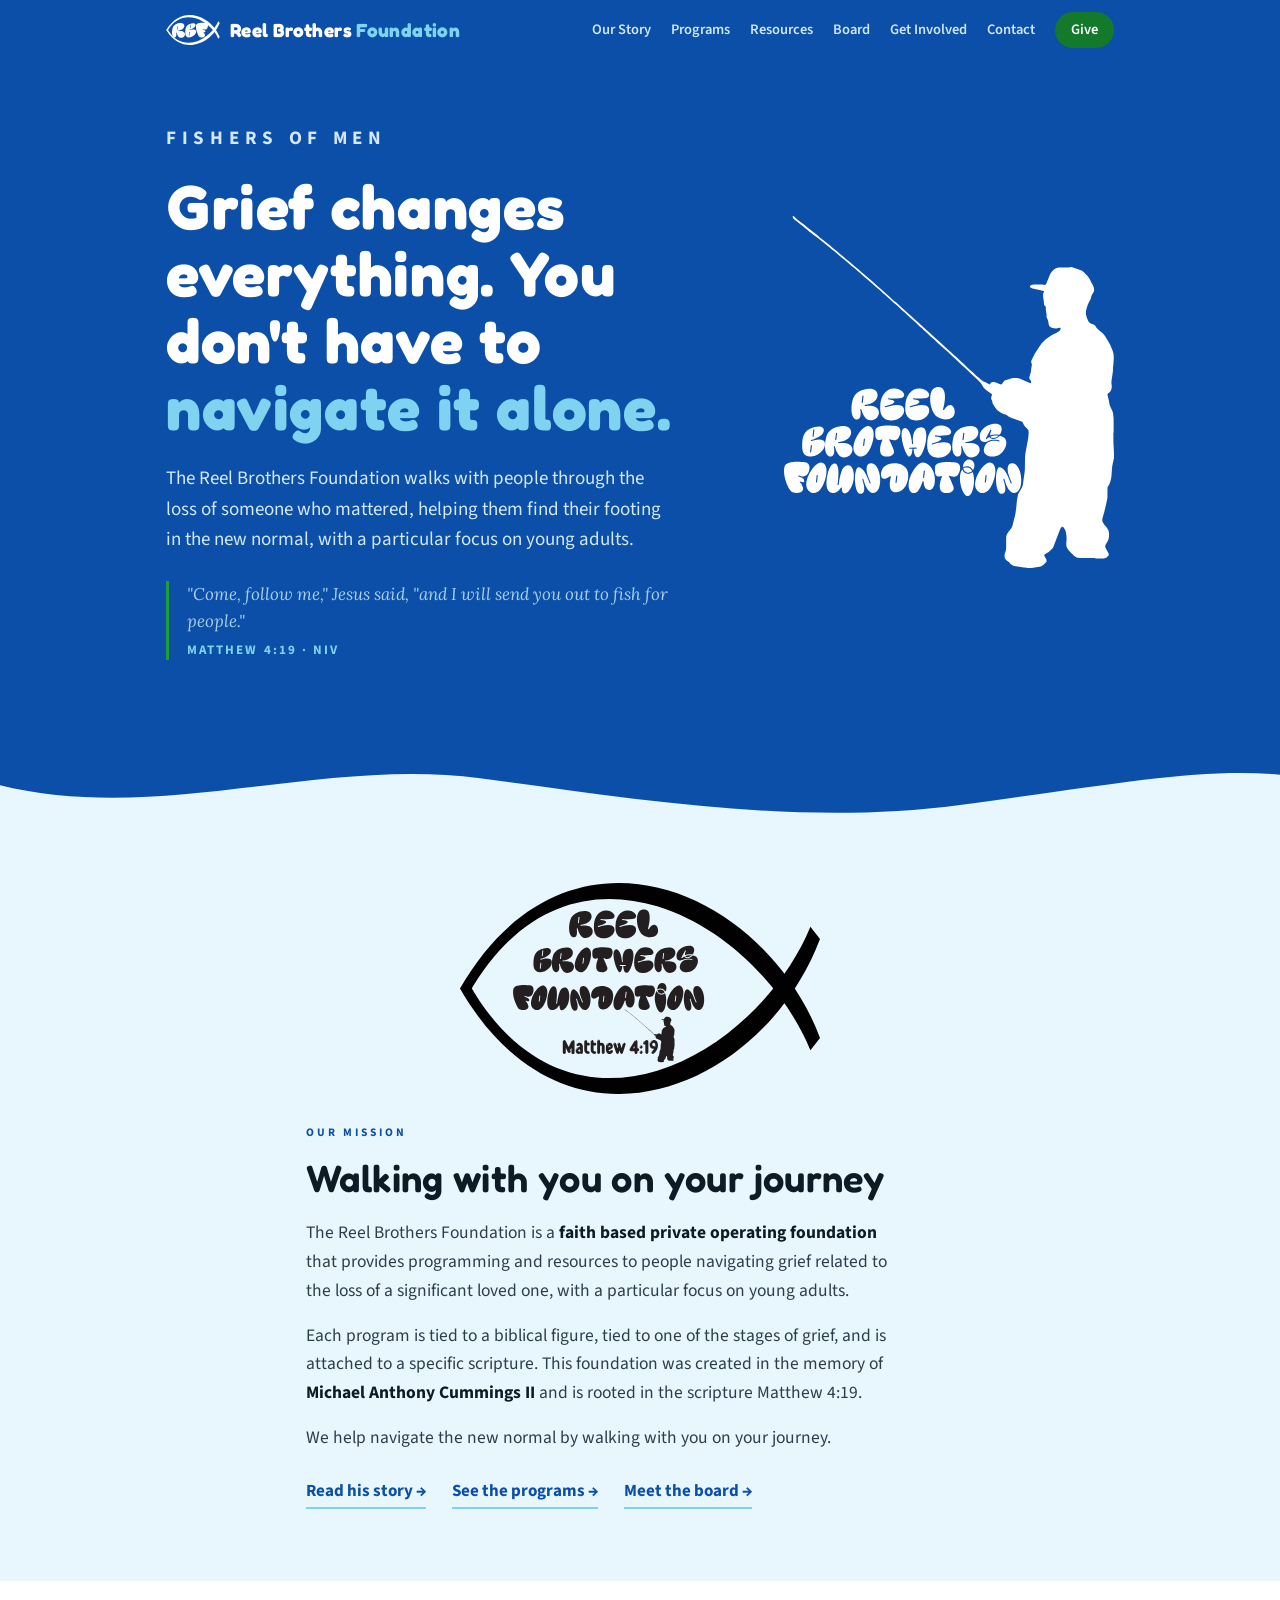
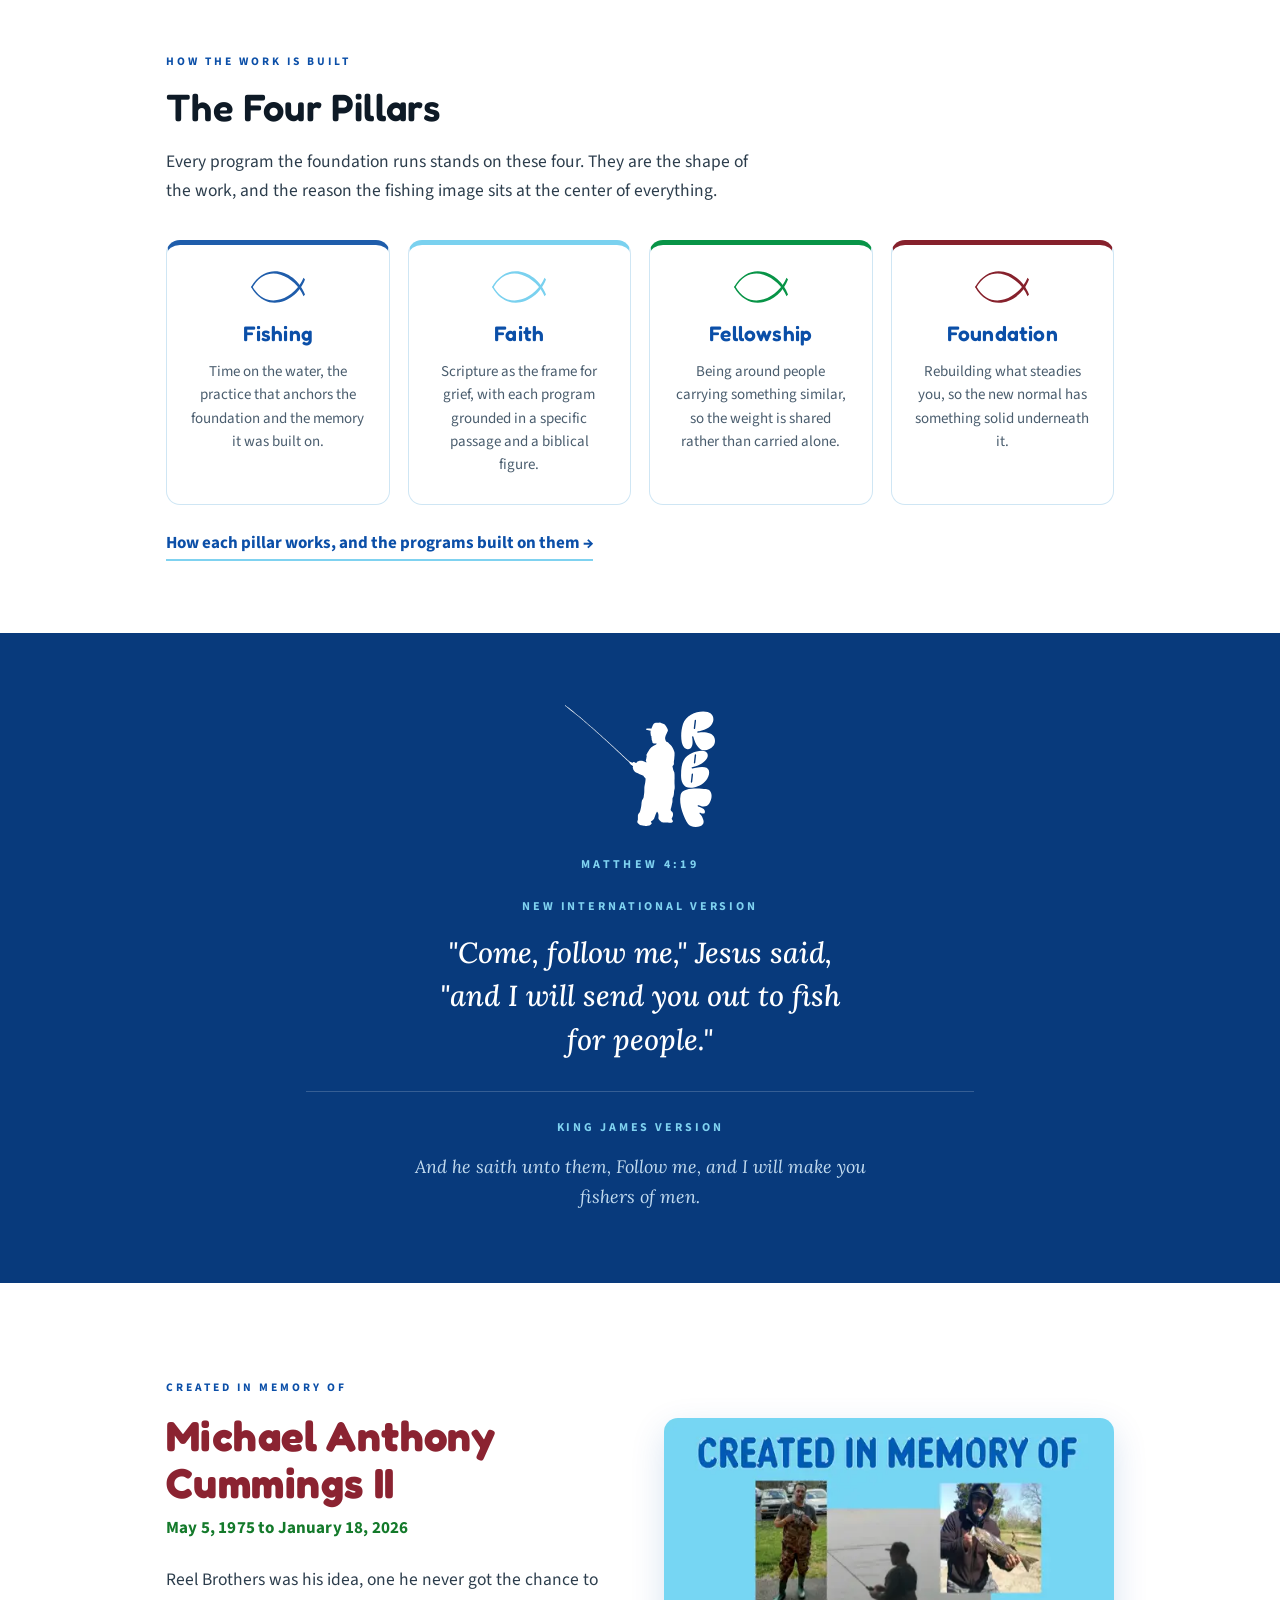
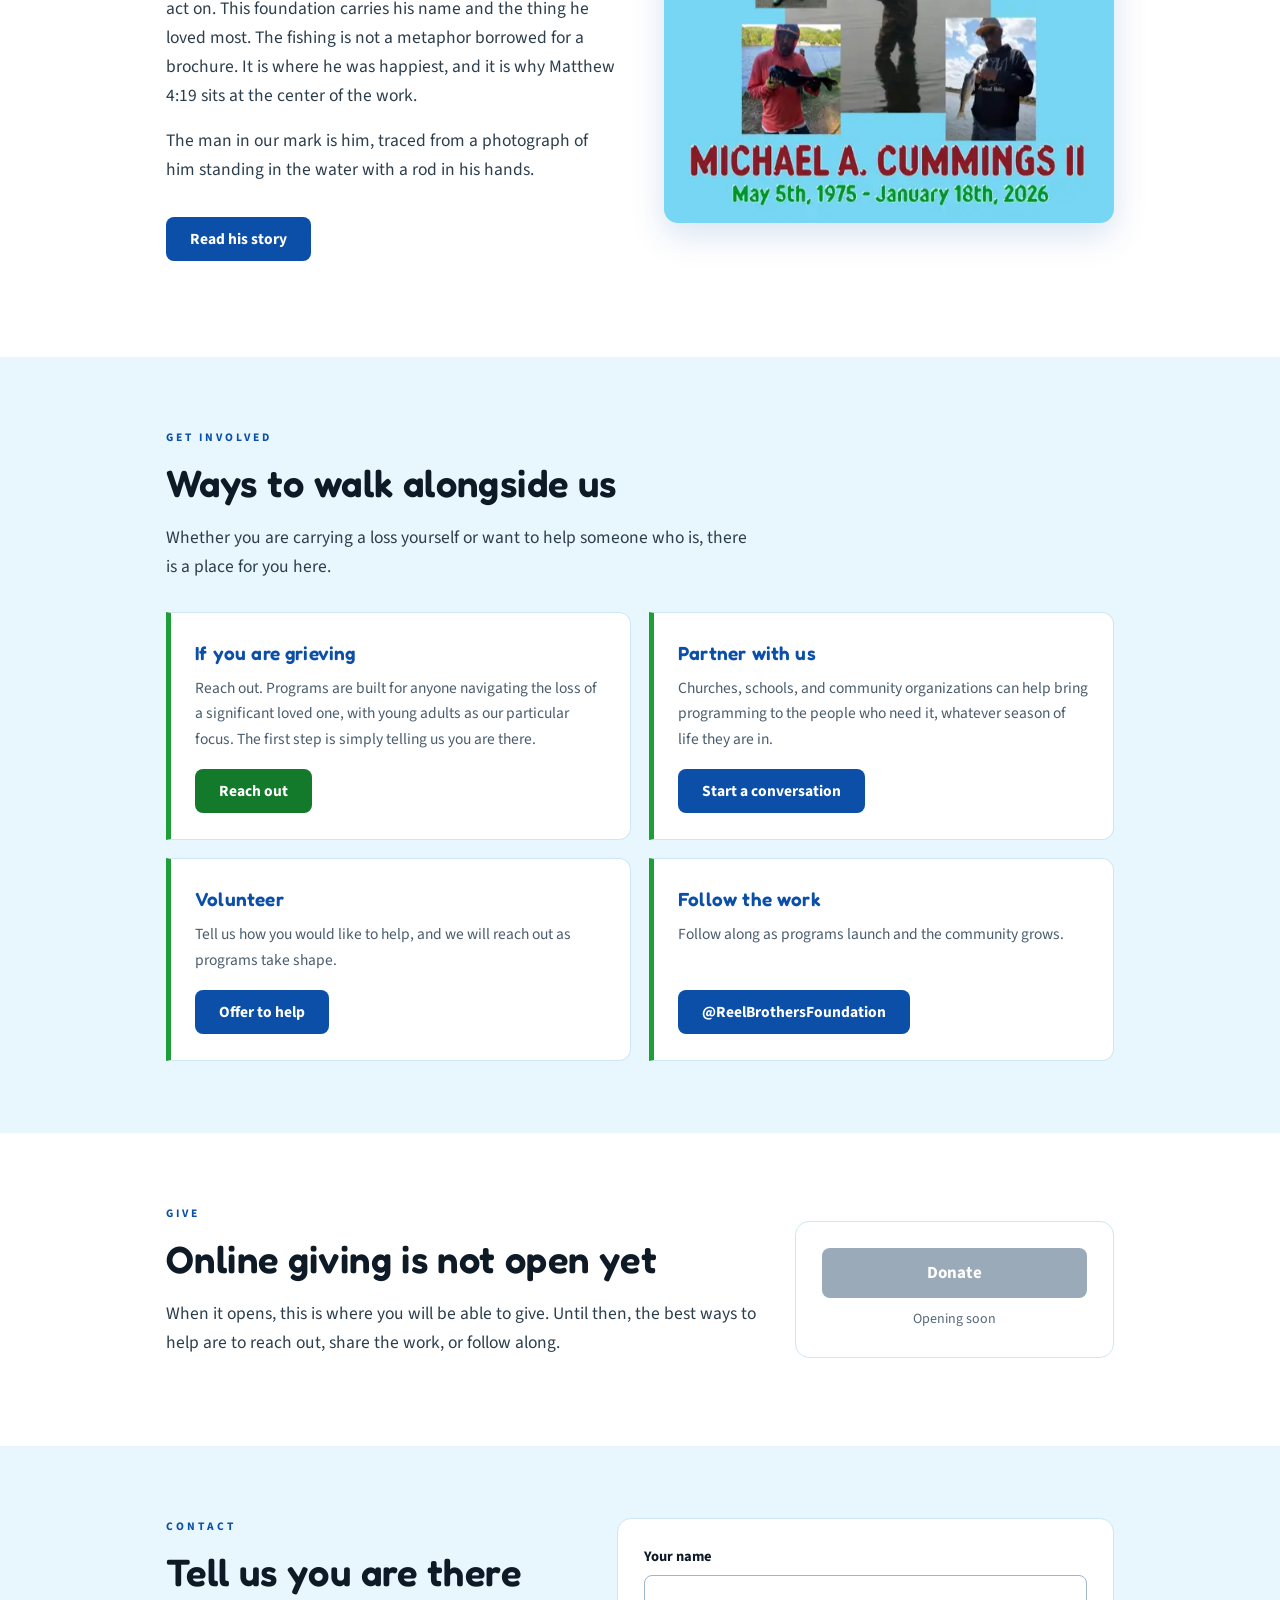
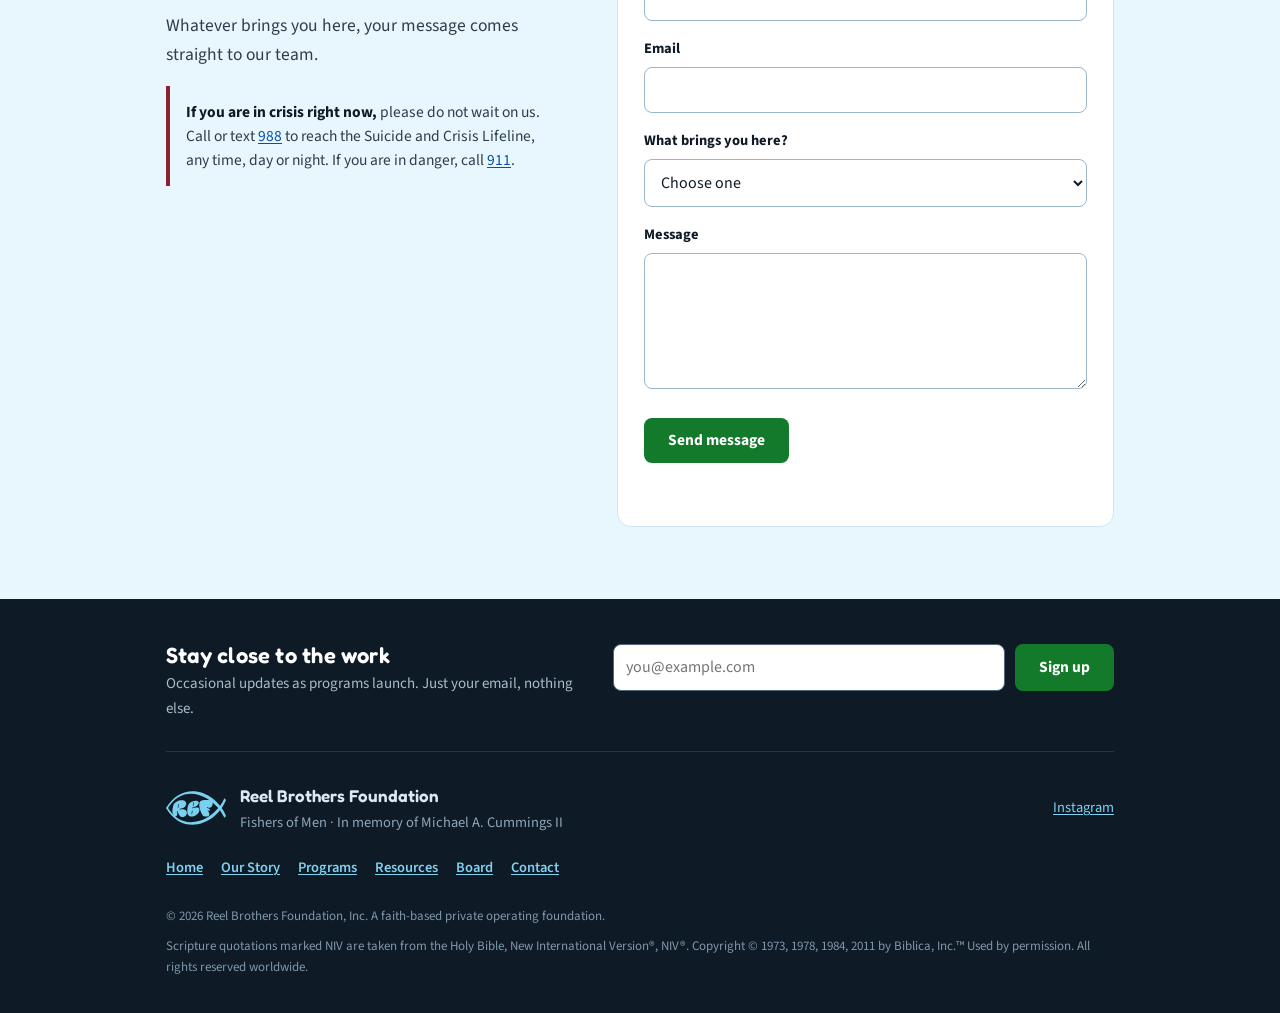
==== commit 5d67e1a2: "Describe RBF as a private operating foundation and widen Board page text Footer on all five pages an" ====
--- a/index.html
+++ b/index.html
@@ -33,11 +33,11 @@
 <link rel="preconnect" href="https://fonts.googleapis.com">
 <link rel="preconnect" href="https://fonts.gstatic.com" crossorigin>
 <link rel="stylesheet" href="https://fonts.googleapis.com/css2?family=Fredoka:wght@600;700&family=Lora:ital,wght@1,400;1,500&family=Source+Sans+3:wght@400;600;700&display=swap">
-<link rel="stylesheet" href="css/site.css?v=2026092506">
+<link rel="stylesheet" href="css/site.css?v=2026103001">
 <script>document.documentElement.className += " js";</script>
 <!-- Analytics ID and form endpoint live in js/config.js -->
-<script src="js/config.js?v=2026092506" defer></script>
-<script src="js/site.js?v=2026092506" defer></script>
+<script src="js/config.js?v=2026092507" defer></script>
+<script src="js/site.js?v=2026092507" defer></script>
 <script type="application/ld+json">
 {
   "@context": "https://schema.org",
@@ -302,7 +302,7 @@
       <li><a href="#contact">Contact</a></li>
     </ul>
     <div class="foot-legal">
-      <p>&copy; <span data-year>2026</span> Reel Brothers Foundation, Inc. A Maryland nonprofit corporation.</p>
+      <p>&copy; <span data-year>2026</span> Reel Brothers Foundation, Inc. A faith-based private operating foundation.</p>
       <p>Scripture quotations marked NIV are taken from the Holy Bible, New International Version&reg;, NIV&reg;. Copyright &copy; 1973, 1978, 1984, 2011 by Biblica, Inc.&trade; Used by permission. All rights reserved worldwide.</p>
     </div>
   </div>
--- a/css/site.css
+++ b/css/site.css
@@ -110,6 +110,7 @@
 h2{font-size:clamp(27px,4vw,38px);line-height:1.15;margin-bottom:18px;color:var(--ink);}
 p.body{font-size:17.5px;color:var(--text);margin-bottom:16px;max-width:66ch;}
 p.body b{color:var(--ink);font-weight:700;}
+.page-hero p.wide,p.body.wide{max-width:none;}
 .lede{font-size:18.5px!important;}
 .note{font-size:14.5px;color:var(--slate);margin-top:18px;font-style:italic;}
 h3.sub{display:flex;align-items:center;flex-wrap:wrap;gap:10px 12px;font-size:25px;color:var(--ink);margin:52px 0 12px;}
